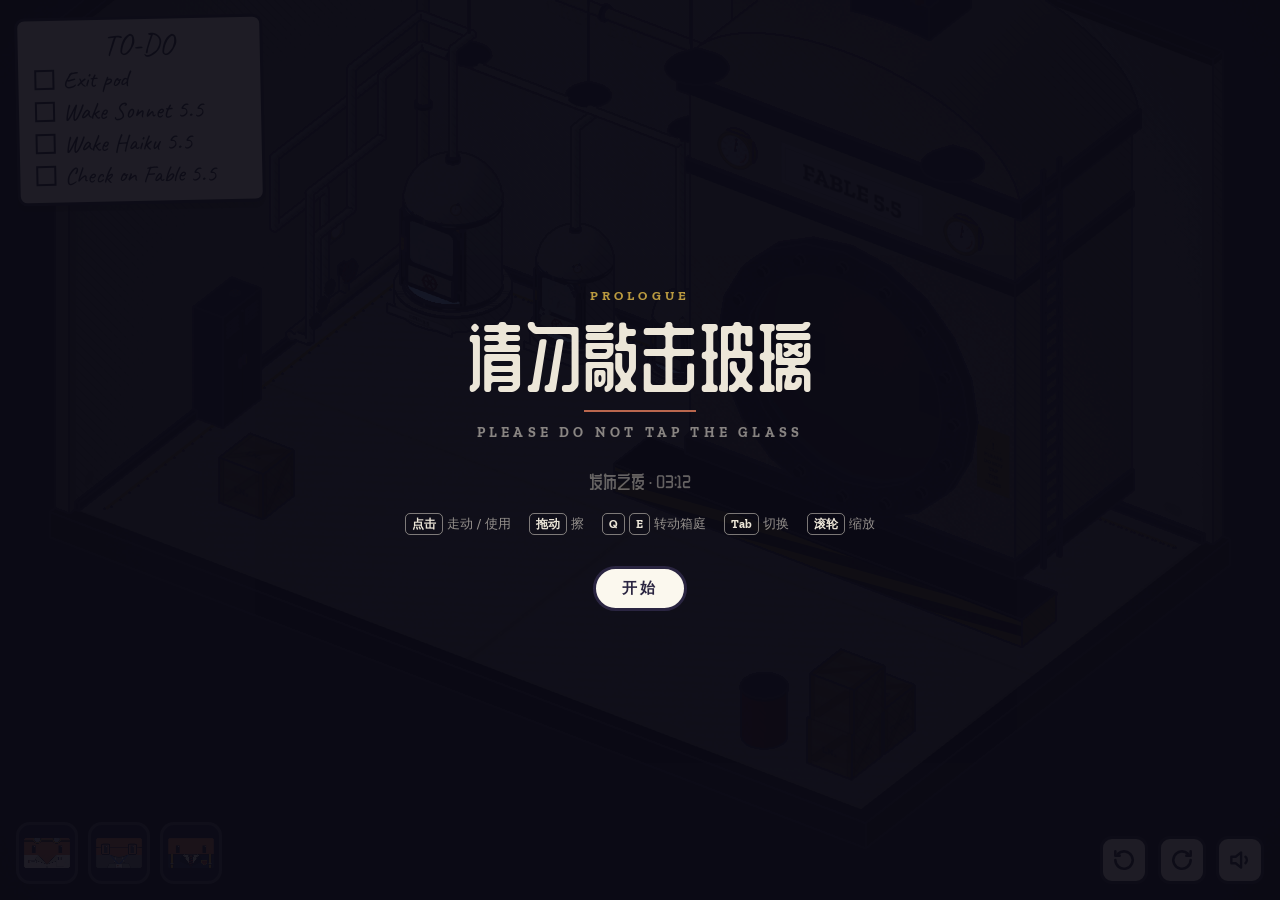
==== index.html @ 4b359521 "Add a playable Three.js diorama prologue and design v0.3 The lab is now a rotatable isometric dioram" ====
<!doctype html>
<html lang="zh-CN">
<head>
<meta charset="utf-8">
<meta name="viewport" content="width=device-width, initial-scale=1, viewport-fit=cover">
<title>请勿敲击玻璃</title>
<meta name="claude:viewport-fit-sides" content="cover">
<link rel="stylesheet" href="src/diorama/game.css">
</head>
<body>
<div id="stage" aria-label="实验室箱庭"></div>

<div class="hud-tl" id="hud-tl" hidden>
  <section class="todo" id="todo" aria-label="Opus 的清单">
    <h2>TO-DO</h2>
    <ol>
      <li data-i="0"><i></i><span>Exit pod</span></li>
      <li data-i="1"><i></i><span>Wake Sonnet 5.5</span></li>
      <li data-i="2"><i></i><span>Wake Haiku 5.5</span></li>
      <li data-i="3"><i></i><span>Check on Fable 5.5</span></li>
    </ol>
  </section>
</div>
<div class="hud-bl" id="who" hidden></div>
<div class="hud-br" id="hud-br" hidden>
  <button class="btn" id="rot-l" aria-label="向左转动箱庭"><svg viewBox="0 0 24 24" fill="none" stroke="currentColor" stroke-width="2.4" stroke-linecap="round" stroke-linejoin="round"><path d="M4 12a8 8 0 1 0 2.5-5.8"/><path d="M4 4v4h4"/></svg></button>
  <button class="btn" id="rot-r" aria-label="向右转动箱庭"><svg viewBox="0 0 24 24" fill="none" stroke="currentColor" stroke-width="2.4" stroke-linecap="round" stroke-linejoin="round"><path d="M20 12a8 8 0 1 1-2.5-5.8"/><path d="M20 4v4h-4"/></svg></button>
  <button class="btn" id="mute" aria-label="静音"><svg viewBox="0 0 24 24" fill="none" stroke="currentColor" stroke-width="2.2" stroke-linecap="round" stroke-linejoin="round"><path d="M4 9h4l5-4v14l-5-4H4z"/><path d="M17 9a4 4 0 0 1 0 6"/></svg></button>
</div>

<div class="screen" id="start">
  <div class="card">
    <div class="label">PROLOGUE</div>
    <h1>请勿敲击玻璃</h1>
    <div class="rule"></div>
    <div class="en">PLEASE DO NOT TAP THE GLASS</div>
    <div class="when">发布之夜 · 03:12</div>
    <div class="keys"><span><b>点击</b>走动 / 使用</span><span><b>拖动</b>擦</span><span><b>Q</b><b>E</b>转动箱庭</span><span><b>Tab</b>切换</span><span><b>滚轮</b>缩放</span></div>
    <button id="go" type="button">开始</button>
  </div>
</div>
<div class="screen black" id="card" hidden>
  <div class="card">
    <div class="label" id="card-label">CHAPTER 1</div>
    <h1 id="card-title">预训练</h1>
    <div class="rule"></div>
    <div class="en" id="card-en">PRETRAINING</div>
    <div class="when" id="card-when">发布前 90 天 · 22:40</div>
    <button id="again" type="button" hidden>再玩一次</button>
  </div>
</div>

<script src="vendor/three.min.js"></script>
<script src="src/art/palette.js"></script>
<script src="src/engine/gfx.js"></script>
<script src="src/art/clawd.js"></script>
<script src="src/art/lab.js"></script>
<script src="src/diorama/ink.js"></script>
<script src="src/diorama/tex.js"></script>
<script src="src/diorama/kit.js"></script>
<script src="src/diorama/sound.js"></script>
<script src="src/diorama/engine.js"></script>
<script src="src/diorama/level0.js"></script>
<script src="src/diorama/play0.js"></script>
<script src="src/diorama/main.js"></script>
</body>
</html>
---- src/diorama/game.css ----
@font-face { font-family: "Zilla Slab"; font-weight: 700; src: url("../../assets/fonts/ZillaSlab-Bold.ttf") format("truetype"); font-display: block; }
@font-face { font-family: "Caveat"; font-weight: 400; src: url("../../assets/fonts/Caveat.ttf") format("truetype"); font-display: block; }
@font-face { font-family: "ZCOOL QingKe HuangYou"; font-weight: 400; src: url("../../assets/fonts/zcool-subset.woff2") format("woff2"); font-display: block; }

:root {
  /* one full-screen diorama; HUD pinned to the corners, nothing in the middle */
  --night: #16162C;
  --ink: #2A2541;
  --paper: #FBF8EE;
  --cream: #ECE6D8;
  --brass: #E6BE4A;
  --clawd: #D97757;
  --navy: #1E2049;
  --slab: "Zilla Slab", Rockwell, Georgia, serif;
  --hand: "Caveat", cursive;
  --zh: "ZCOOL QingKe HuangYou", "PingFang SC", "Microsoft YaHei", sans-serif;
  --body: system-ui, -apple-system, "Segoe UI", "PingFang SC", "Microsoft YaHei", sans-serif;
  color-scheme: dark;
}

html, body { height: 100%; margin: 0; background: var(--night); color: var(--cream); overflow: hidden; }
body { font: 15px/1.5 var(--body); -webkit-user-select: none; user-select: none; }
#stage { position: fixed; inset: 0; touch-action: none; }
#stage canvas { display: block; }

.bubble { position: absolute; left: 0; top: 0; pointer-events: none; z-index: 5;
  background: var(--paper); border: 3px solid var(--ink); border-radius: 18px; padding: 4px; width: 44px; height: 44px; }
.bubble::after { content: ""; position: absolute; left: 50%; bottom: -12px; width: 14px; height: 14px; background: var(--paper);
  border-right: 3px solid var(--ink); border-bottom: 3px solid var(--ink); transform: translateX(-50%) rotate(45deg); }
.bubble.l::after { left: auto; right: -10px; bottom: 10px; transform: rotate(-45deg); }
.bubble.r::after { left: -10px; bottom: 10px; transform: rotate(135deg); }
.bubble canvas { width: 44px; height: 44px; display: block; }

.badge { position: absolute; left: 0; top: 0; pointer-events: none; z-index: 5; font: 700 15px/1 var(--body); color: #fff;
  background: #4FBF7A; border: 2.5px solid var(--ink); border-radius: 999px; padding: 6px 12px; white-space: nowrap; }

/* HUD */
.hud-tl, .hud-bl, .hud-br { position: fixed; z-index: 6; display: flex; gap: 10px; align-items: flex-end; }
.hud-tl { top: max(16px, env(safe-area-inset-top, 0px)); left: max(16px, env(safe-area-inset-left, 0px)); align-items: flex-start; }
.hud-bl { bottom: max(16px, env(safe-area-inset-bottom, 0px)); left: max(16px, env(safe-area-inset-left, 0px)); }
.hud-br { bottom: max(16px, env(safe-area-inset-bottom, 0px)); right: max(16px, env(safe-area-inset-right, 0px)); }

.btn { all: unset; cursor: pointer; display: grid; place-items: center; width: 48px; height: 48px; border-radius: 12px;
  background: var(--paper); border: 3px solid var(--ink); color: var(--ink); box-sizing: border-box; }
.btn:focus-visible { outline: 3px solid var(--brass); outline-offset: 2px; }
.btn svg { width: 26px; height: 26px; }

.who { all: unset; cursor: pointer; position: relative; width: 62px; height: 62px; border-radius: 14px; box-sizing: border-box;
  background: rgba(30, 32, 73, 0.85); border: 3px solid rgba(236, 230, 216, 0.25); display: grid; place-items: center; }
.who canvas { width: 46px; height: auto; }
.who.on { background: var(--paper); border-color: var(--ink); }
.who.off { opacity: 0.35; cursor: default; }
.who:focus-visible { outline: 3px solid var(--brass); outline-offset: 2px; }

.todo { background: var(--paper); color: var(--ink); border: 3px solid var(--ink); border-radius: 10px; padding: 10px 16px 12px;
  font: 400 24px/1.25 var(--hand); min-width: 210px; box-shadow: 0 6px 0 rgba(0, 0, 0, 0.25); transform: rotate(-1.2deg); }
.todo h2 { margin: 0 0 4px; font: 400 30px/1 var(--hand); text-align: center; }
.todo ol { list-style: none; margin: 0; padding: 0; display: grid; gap: 2px; }
.todo li { display: flex; gap: 8px; align-items: center; }
.todo li i { width: 16px; height: 16px; border: 2px solid var(--ink); display: inline-block; position: relative; flex: none; }
.todo li.done i::after { content: ""; position: absolute; left: 1px; top: -9px; width: 9px; height: 18px; border-right: 3px solid #C8402F; border-bottom: 3px solid #C8402F; transform: rotate(40deg); }
.todo li.circled span { outline: 2px solid #C8402F; outline-offset: 3px; border-radius: 50%; }
.todo.min ol { display: none; }

/* overlays */
.screen { position: fixed; inset: 0; z-index: 10; display: grid; place-items: center; background: rgba(11, 10, 20, 0.92); text-align: center;
  padding: 24px max(16px, env(safe-area-inset-right, 0px)) 24px max(16px, env(safe-area-inset-left, 0px)); }
.screen[hidden] { display: none; }
.screen .card { display: grid; gap: 14px; justify-items: center; max-width: 34rem; }
.screen .label { font: 700 13px/1 var(--slab); letter-spacing: 0.32em; color: var(--brass); opacity: 0.8; }
.screen h1 { margin: 0; font: 400 clamp(44px, 8vw, 76px)/1.05 var(--zh); color: var(--cream); font-weight: 400; }
.screen .en { font: 700 14px/1 var(--slab); letter-spacing: 0.3em; color: rgba(236, 230, 216, 0.55); }
.screen .rule { width: 112px; height: 2px; background: var(--clawd); opacity: 0.85; }
.screen .when { font: 400 18px/1 var(--zh); color: rgba(236, 230, 216, 0.4); margin-top: 18px; }
.screen .keys { display: flex; flex-wrap: wrap; gap: 8px 18px; justify-content: center; color: rgba(236, 230, 216, 0.6); font-size: 13px; margin-top: 10px; }
.screen .keys b { font: 700 12px/1 var(--slab); color: var(--cream); border: 1.5px solid rgba(236, 230, 216, 0.5); border-radius: 5px; padding: 3px 6px; margin-right: 4px; }
.screen button { all: unset; cursor: pointer; margin-top: 18px; font: 700 15px/1 var(--slab); letter-spacing: 0.2em; color: var(--ink);
  background: var(--paper); border: 3px solid var(--ink); border-radius: 999px; padding: 12px 26px; }
.screen button:focus-visible { outline: 3px solid var(--brass); outline-offset: 3px; }
.black { background: #0B0A14; }

@media (max-width: 560px) {
  .todo { font-size: 19px; min-width: 0; padding: 8px 12px; }
  .todo h2 { font-size: 24px; }
  .who { width: 52px; height: 52px; }
  .btn { width: 44px; height: 44px; }
}
@media (prefers-reduced-motion: reduce) { * { transition: none !important; } }
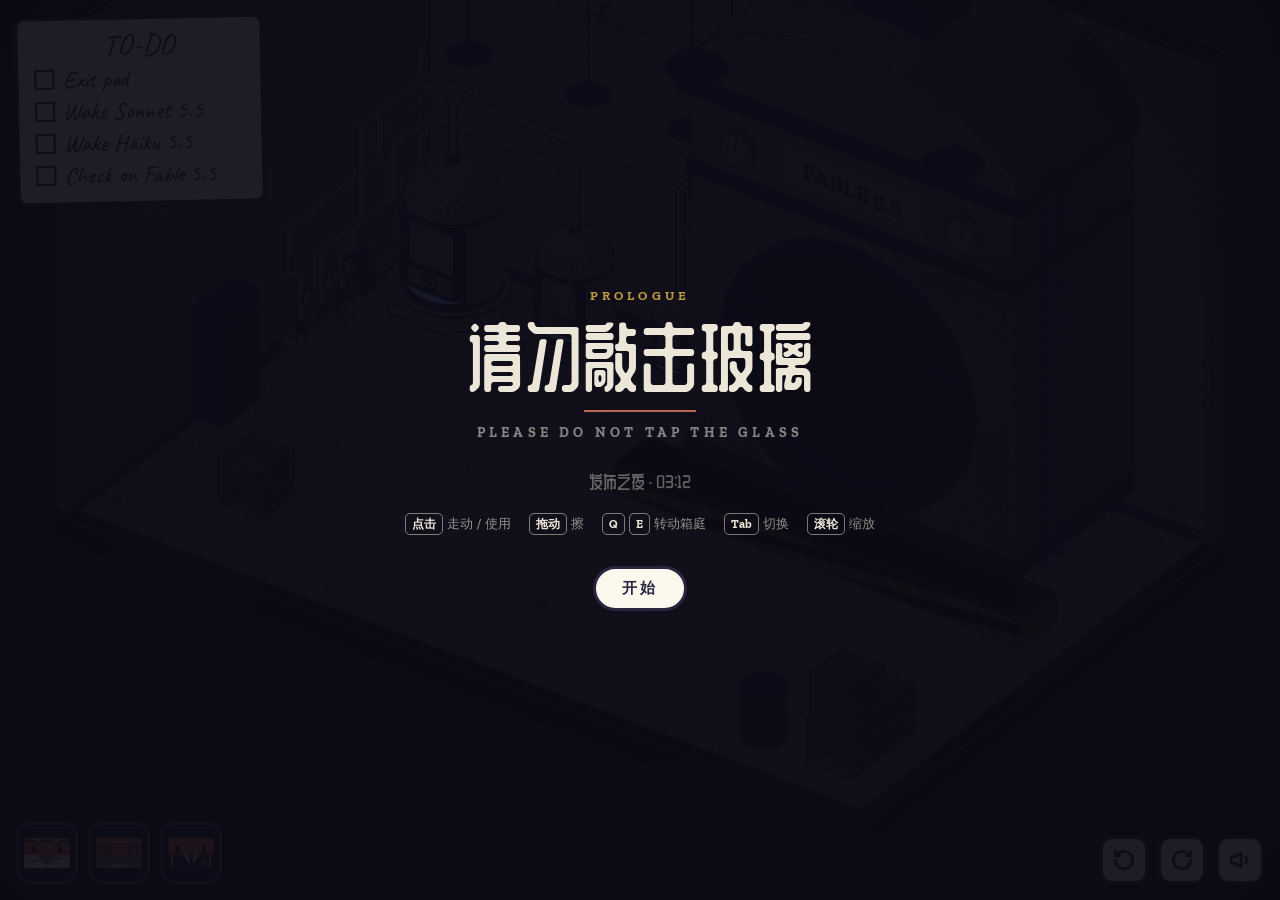
==== commit 4626371b: "Split the game into chapters that can be built in parallel Shared pieces move out of the prologue so" ====
--- a/index.html
+++ b/index.html
@@ -13,12 +13,7 @@
 <div class="hud-tl" id="hud-tl" hidden>
   <section class="todo" id="todo" aria-label="Opus 的清单">
     <h2>TO-DO</h2>
-    <ol>
-      <li data-i="0"><i></i><span>Exit pod</span></li>
-      <li data-i="1"><i></i><span>Wake Sonnet 5.5</span></li>
-      <li data-i="2"><i></i><span>Wake Haiku 5.5</span></li>
-      <li data-i="3"><i></i><span>Check on Fable 5.5</span></li>
-    </ol>
+    <ol></ol>
   </section>
 </div>
 <div class="hud-bl" id="who" hidden></div>
@@ -46,6 +41,7 @@
     <div class="rule"></div>
     <div class="en" id="card-en">PRETRAINING</div>
     <div class="when" id="card-when">发布前 90 天 · 22:40</div>
+    <button id="card-go" type="button" hidden>开始</button>
     <button id="again" type="button" hidden>再玩一次</button>
   </div>
 </div>
@@ -60,6 +56,11 @@
 <script src="src/diorama/kit.js"></script>
 <script src="src/diorama/sound.js"></script>
 <script src="src/diorama/engine.js"></script>
+<script src="src/diorama/room.js"></script>
+<script src="src/diorama/hud.js"></script>
+<script src="src/diorama/fx.js"></script>
+<script src="src/diorama/moves.js"></script>
+<script src="src/diorama/chapters.js"></script>
 <script src="src/diorama/level0.js"></script>
 <script src="src/diorama/play0.js"></script>
 <script src="src/diorama/main.js"></script>
